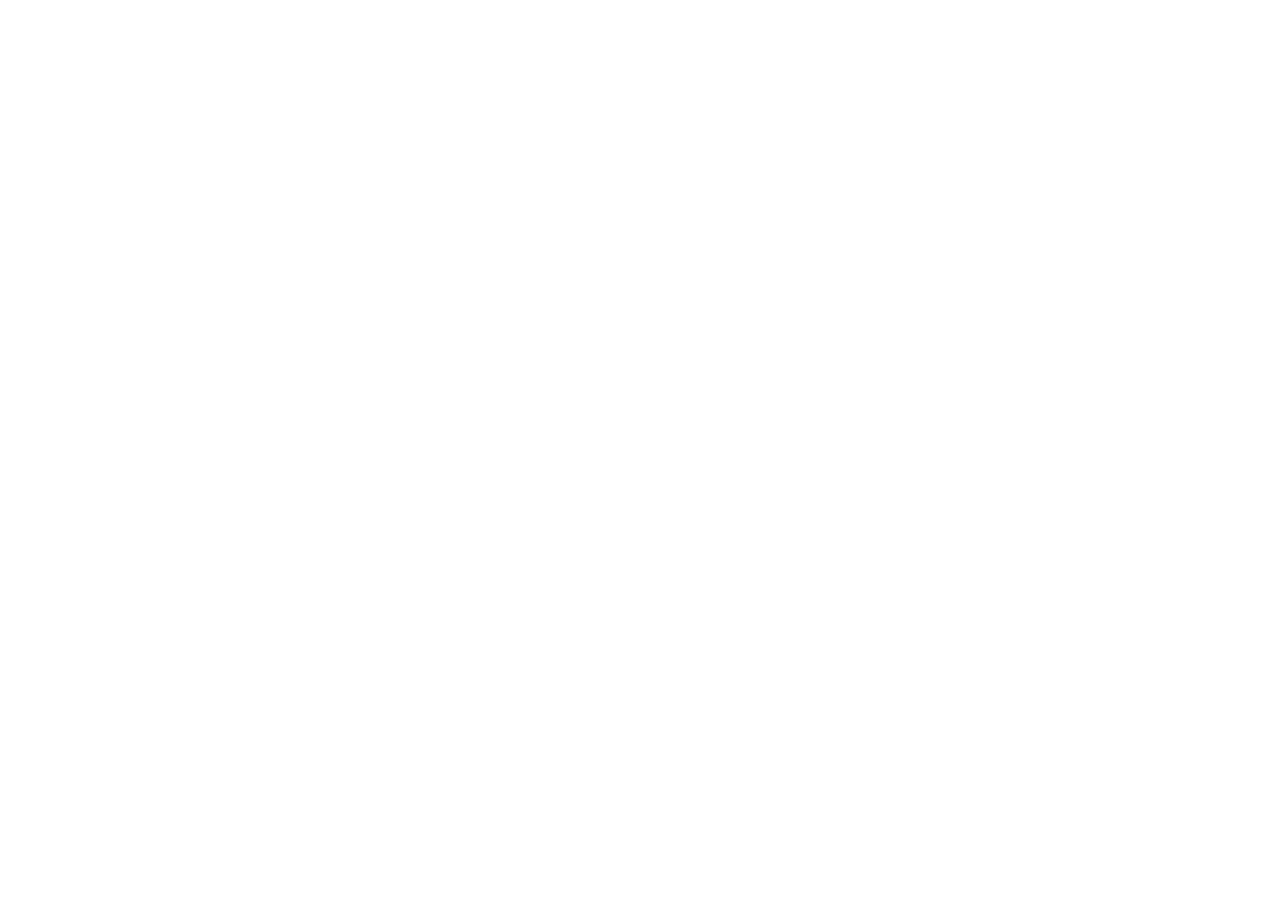
==== index.html @ b66571ce "最初のコミットA" ====
<!DOCTYPE html>
<html lang="ja">
<head>
    <meta charset="UTF-8">
    <meta http-equiv="X-UA-Compatible" content="IE=edge">
    <meta name="viewport" content="width=device-width, initial-scale=1.0">
    <title>Document</title>
</head>
<body>
    
</body>
</html>
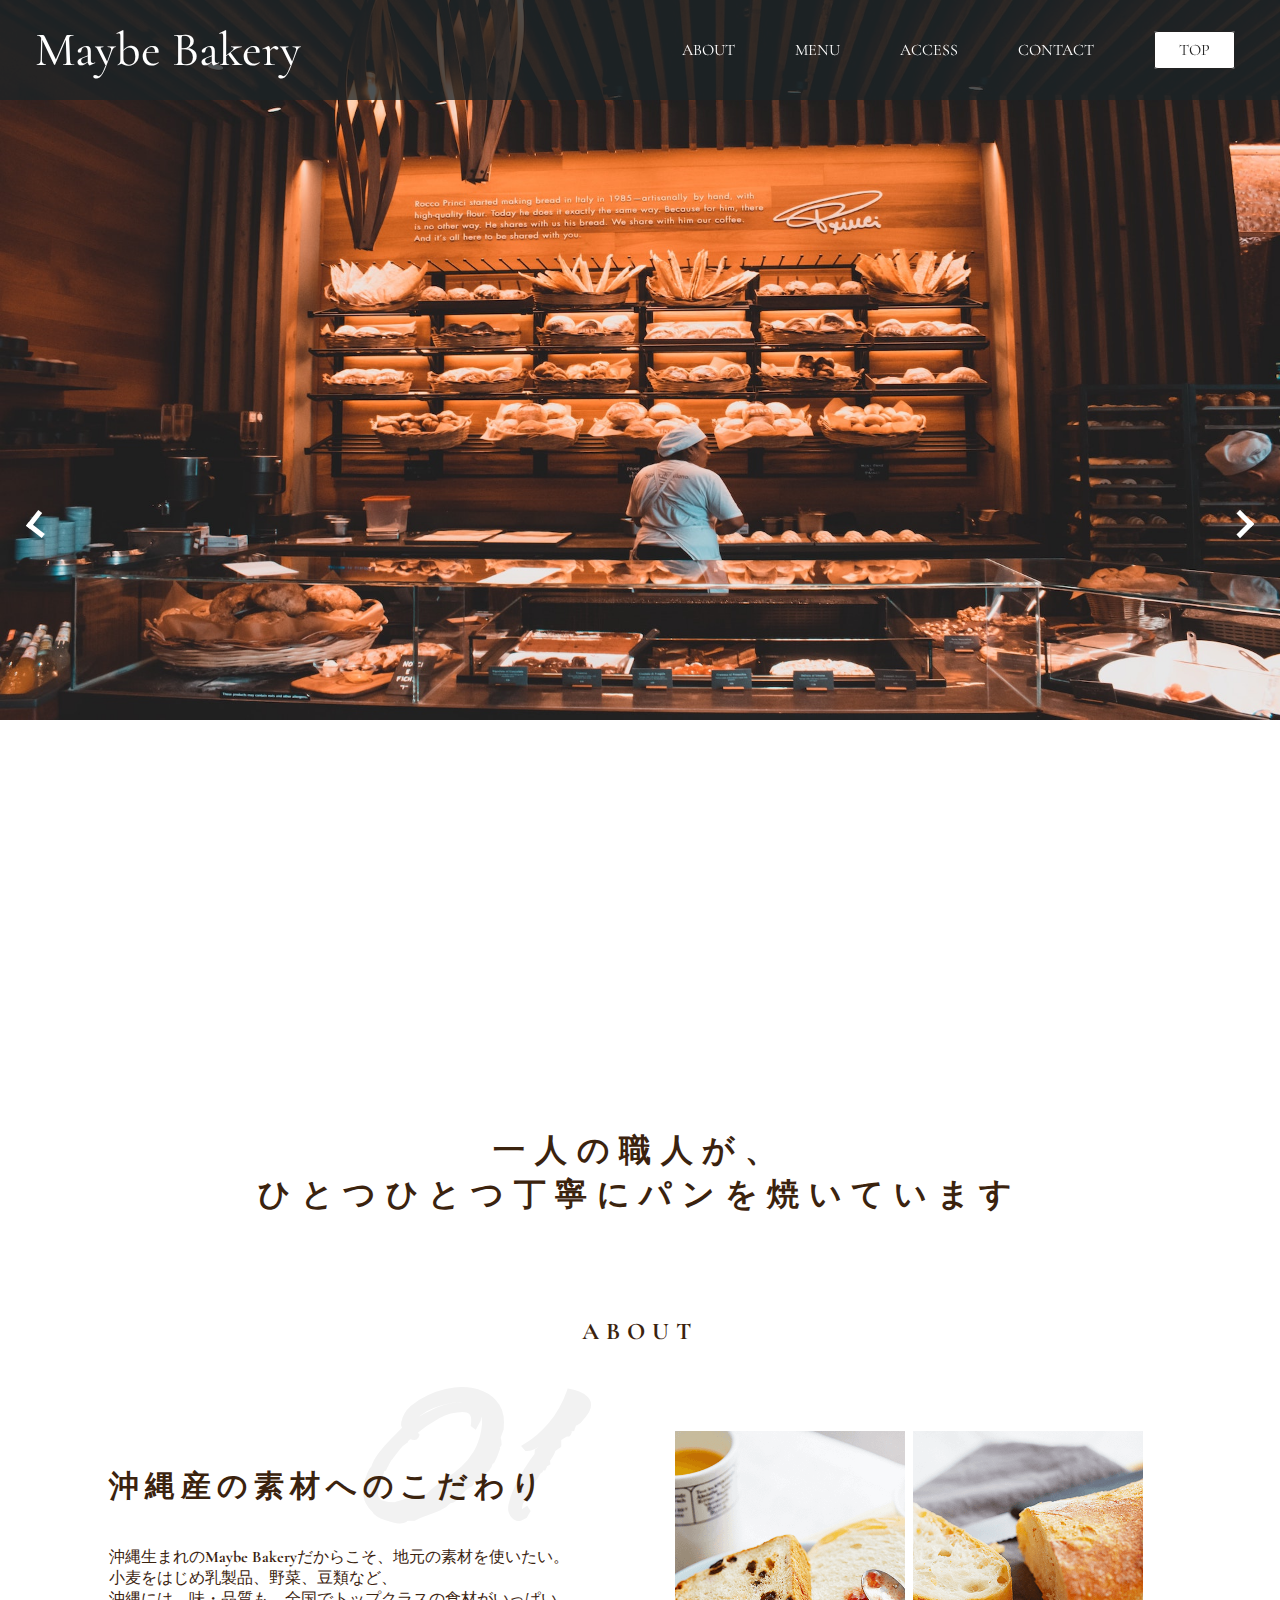
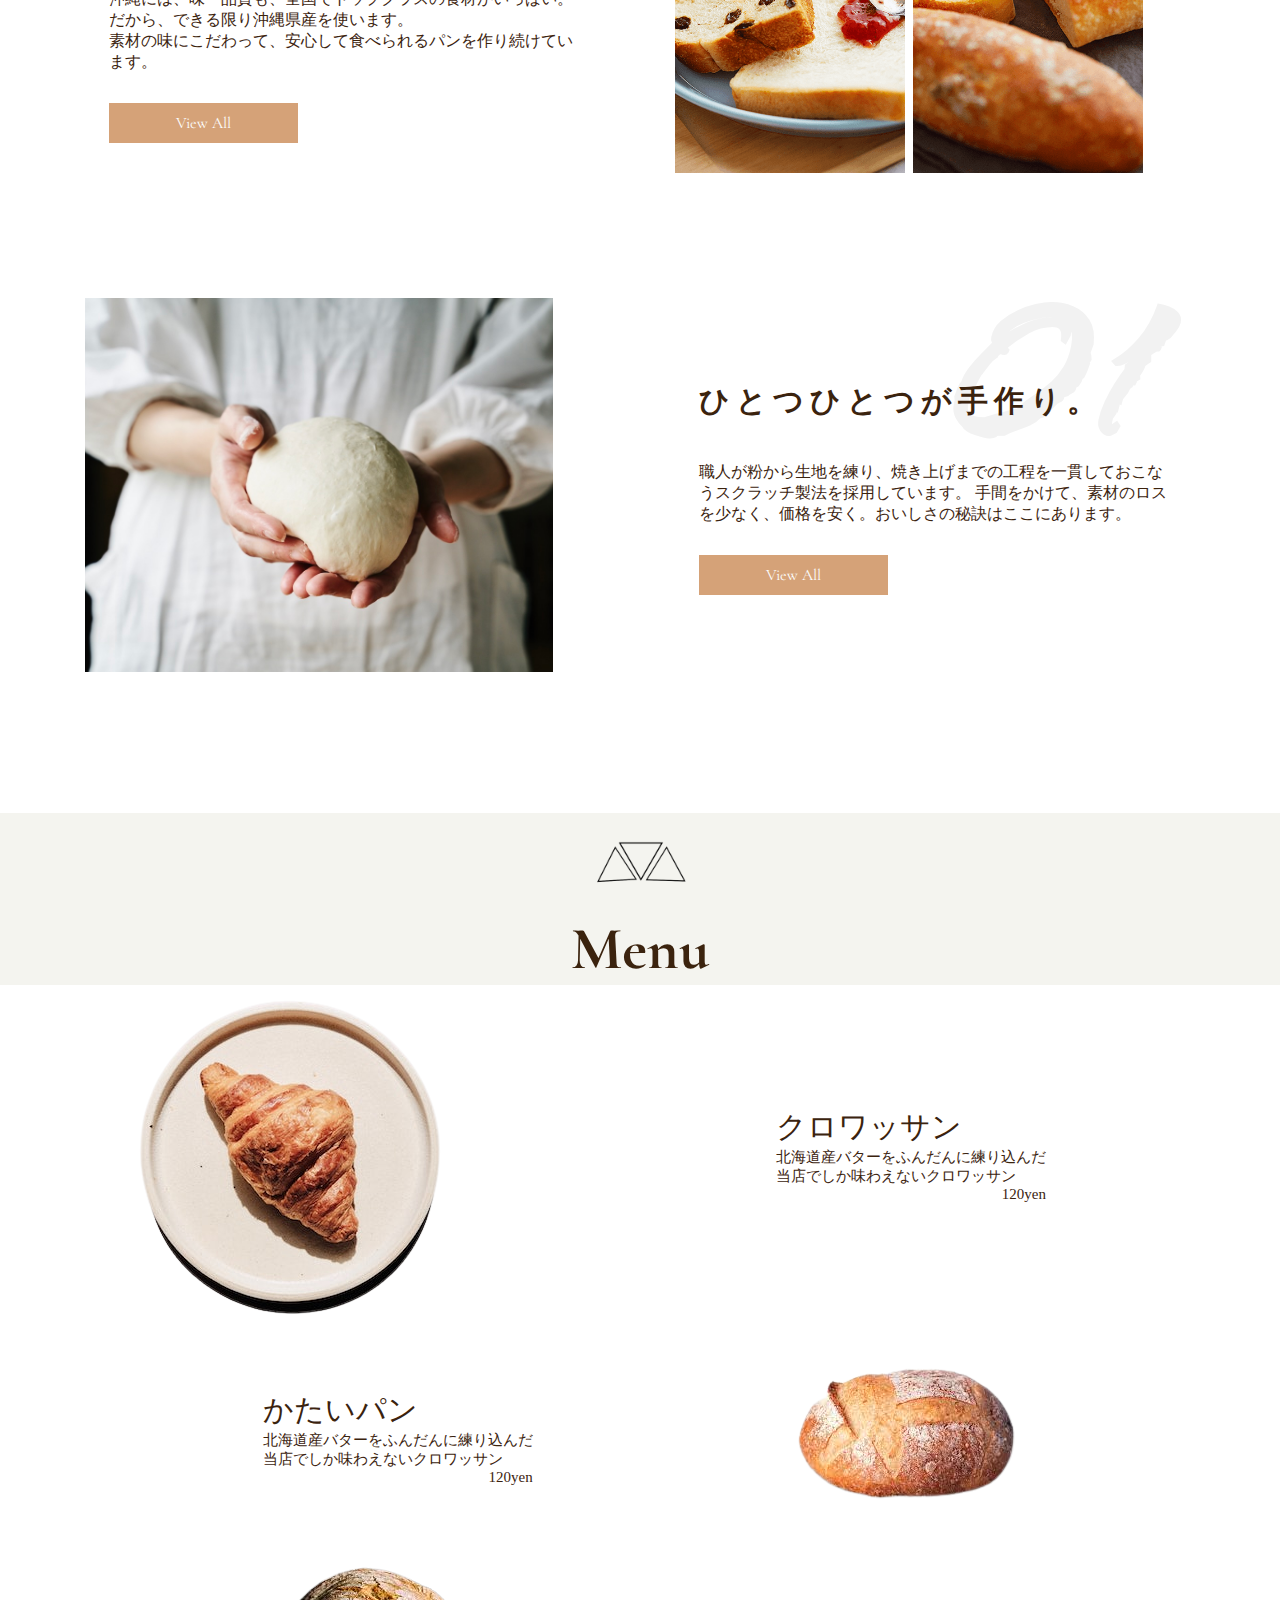
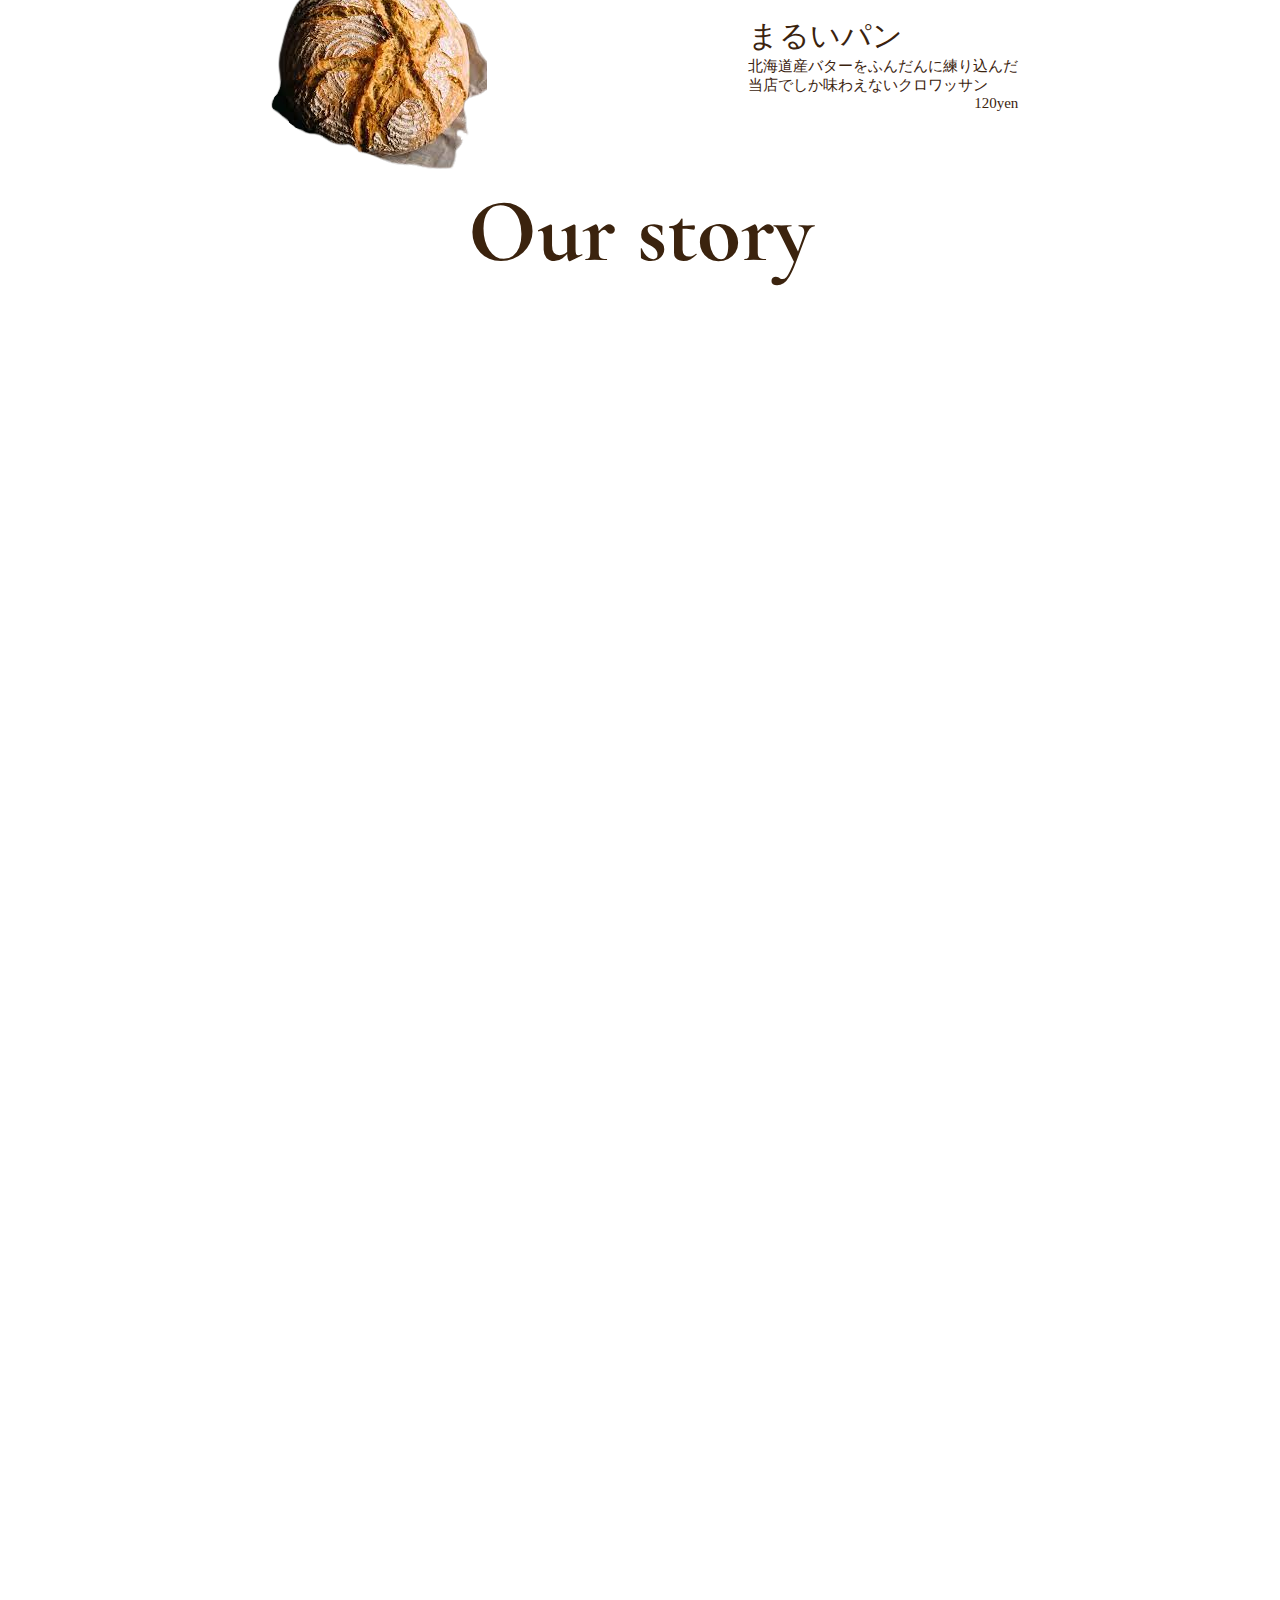
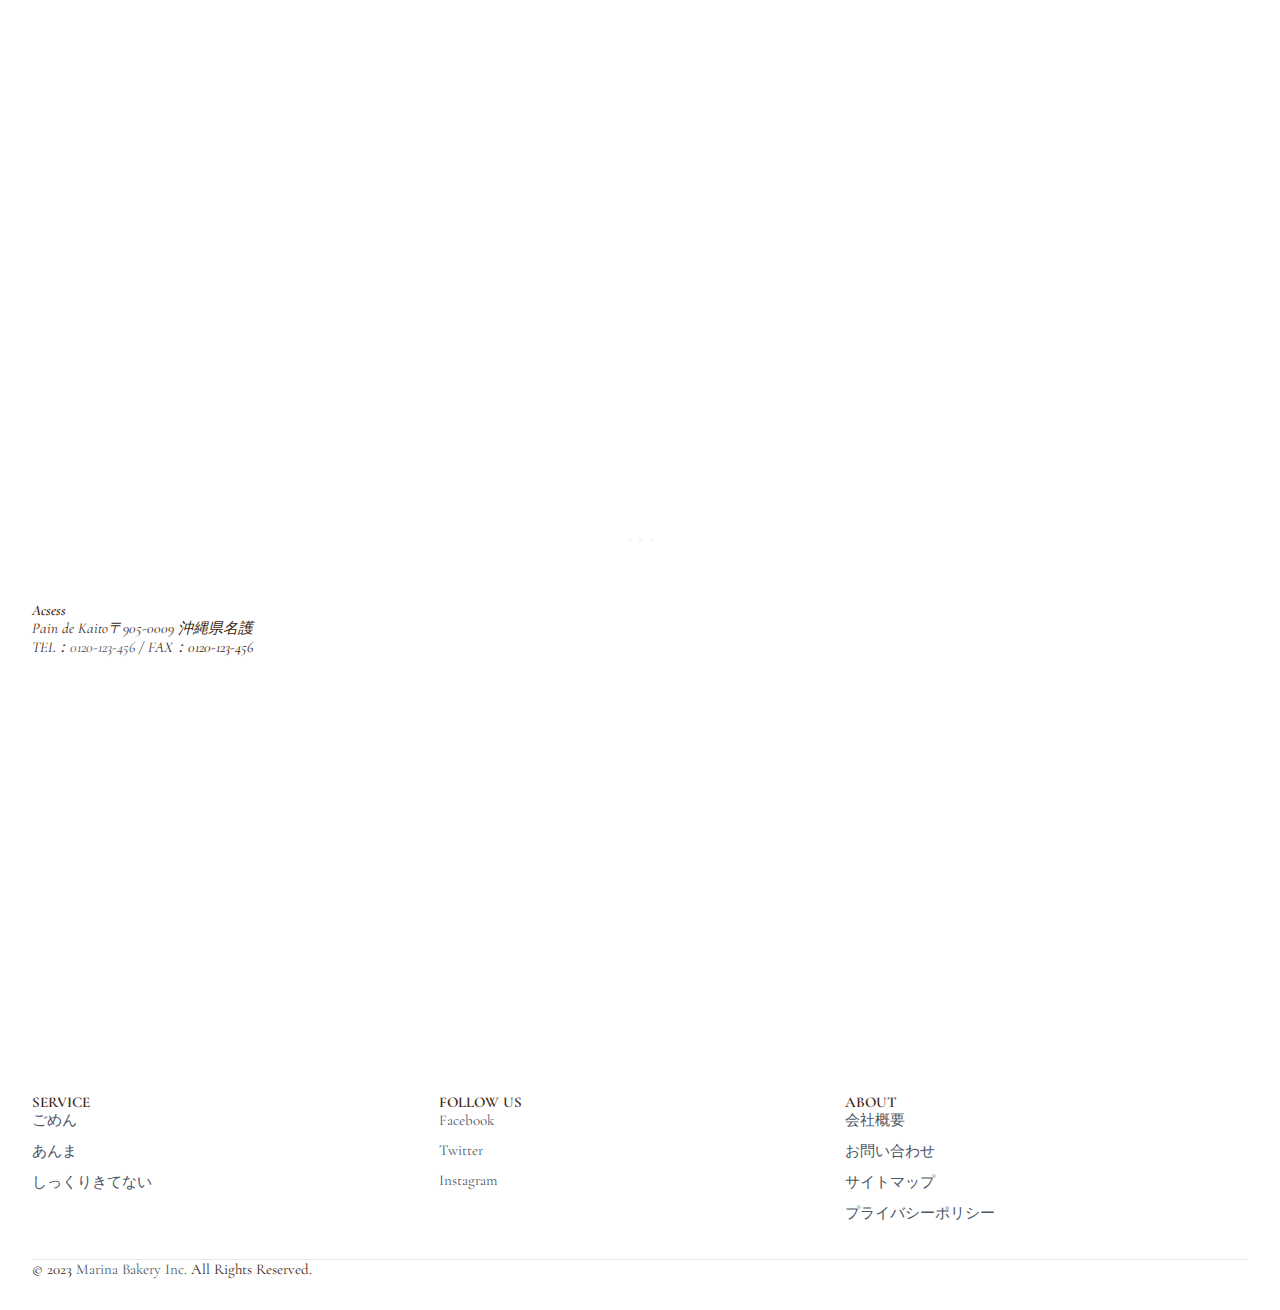
==== commit 74ddab62: "変更A" ====
--- a/index.html
+++ b/index.html
@@ -1,12 +1,266 @@
 <!DOCTYPE html>
 <html lang="ja">
+
 <head>
     <meta charset="UTF-8">
     <meta http-equiv="X-UA-Compatible" content="IE=edge">
     <meta name="viewport" content="width=device-width, initial-scale=1.0">
-    <title>Document</title>
+    <title>Maybe Bakery</title>
+    <!-- <link rel="stylesheet" href="./assets/slick/slick.css"> -->
+    <!-- <link rel="stylesheet" href="./assets/slick/slick-theme.css"> -->
+    <link rel="stylesheet" href="./assets/css/akari.css">
+    <link rel="preconnect" href="https://fonts.googleapis.com">
+    <link rel="preconnect" href="https://fonts.gstatic.com" crossorigin>
+    <link rel="preconnect" href="https://fonts.googleapis.com">
+    <link rel="preconnect" href="https://fonts.gstatic.com" crossorigin>
+    <link
+        href="https://fonts.googleapis.com/css2?family=Cormorant+Garamond&family=Noto+Sans+JP&family=Roboto+Condensed:wght@400;700&family=Water+Brush&display=swap"
+        rel="stylesheet">
+    <script src="https://kit.fontawesome.com/80bb3822f1.js" crossorigin="anonymous"></script>
 </head>
+
 <body>
-    
+    <!-- ヘッダー -->
+    <header id="header1">
+        <div class="header_inner">
+            <div class="logo">
+                <a href="#">Maybe Bakery</a>
+            </div>
+
+
+            <!-- ハンバーガーメニュー -->
+            <div id="hamburger">
+                <div class="icon">
+                    <span></span>
+                    <span></span>
+                    <span></span>
+                </div>
+            </div>
+            <!-- ハンバーガーメニュー -->
+
+
+
+            <!-- ハンバーガーメニュー スマホ版のリスト -->
+            <nav class="sm">
+                <ul class="menu1">
+                    <li><a href="#about">ABOUT</a></li>
+                    <li><a href="#">MENU</a></li>
+                    <li><a href="#">ACCESS</a></li>
+                    <li><a href="#">CONTACT</a></li>
+                    <li><a href="#">TOP</a></li>
+                </ul>
+            </nav>
+
+            <!-- ハンバーガーメニュー　PC用のリスト -->
+            <nav class="pc">
+                <ul class="menu2">
+                    <li><a href="#about">ABOUT</a></li>
+                    <li><a href="#">MENU</a></li>
+                    <li><a href="#">ACCESS</a></li>
+                    <li><a href="#">CONTACT</a></li>
+                    <li><a href="#" class="top_btn">TOP</a></li>
+                </ul>
+            </nav>
+            <!-- ハンバーガーメニュー　PC用のリスト -->
+        </div>
+    </header>
+
+    </div>
+
+
+    <!-- キービジュアル -->
+
+    <div class="kv_container">
+        <span class="left-arrow"></span>
+        <span class="right-arrow"></span>
+
+        <div class="slide-container">
+            <div class="slide"><img src="./pan/kv1 2.jpg" alt=""></div>
+            <div class="slide"><img src="./pan/kv2.jpg" alt=""></div>
+            <div class="slide"><img src="./pan/kv3.jpeg" alt=""></div>
+            <div class="slide"><img src="./pan/kv4.2.jpeg" alt=""></div>
+            <div class="slide"><img src="./pan/kv5.jpeg" alt=""></div>
+        </div>
+    </div>
+
+    <section id="about">
+
+
+        <h1>一人の職人が、<br>
+            ひとつひとつ丁寧にパンを焼いています</h1>
+        <h2>ABOUT</h2>
+
+        <div class="about_container">
+            <div class="aboutbox">
+                <h3>沖縄産の素材へのこだわり</h3>
+
+                <p>沖縄生まれの<strong>Maybe Bakery</strong>だからこそ、地元の素材を使いたい。<br>
+                    小麦をはじめ乳製品、野菜、豆類など、<br>
+                    沖縄には、味・品質も、全国でトップクラスの食材がいっぱい。<br>
+                    だから、できる限り沖縄県産を使います。<br>
+                    素材の味にこだわって、安心して食べられるパンを作り続けています。</p>
+                <a href="https://yahoo.co.jp/" class="btn">View All</a>
+            </div>
+
+            <div class="about_img">
+                <img src="./pan/top_img01.png" alt="">
+            </div>
+
+        </div>
+
+
+        <div class="about_container">
+            <div class="aboutbox">
+                <h3>ひとつひとつが手作り。</h3>
+                <p>職人が粉から生地を練り、焼き上げまでの工程を一貫しておこなうスクラッチ製法を採用しています。
+                    手間をかけて、素材のロスを少なく、価格を安く。おいしさの秘訣はここにあります。
+
+                </p>
+                <a href="https://yahoo.co.jp/" class="btn">View All</a>
+            </div>
+
+            <div class="about_img">
+                <img src="./pan/about2.jpeg" alt="">
+            </div>
+
+        </div>
+    </section>
+
+    <div class="sns">
+        <ul>
+            <li><a href="#"><i class="fa-brands fa-instagram size"></i></a></li>
+            <li><a href="#"><i class="fa-brands fa-twitter size"></i></a></li>
+            <li><a href="#"><i class="fa-brands fa-facebook size"></i></a></li>
+        </ul>
+    </div>
+
+
+        <section class="header">
+        <div id="cover">
+            <img src="./pan/logo.png" alt="" class="main-title">
+            <h1 class="menu">Menu</h1>
+        </div>
+    </section>
+
+
+    <section class="block">
+        <div class="croissant">
+            <figure class="box-1">
+                <img src="./pan/jocelyn-morales-qqIj5pV48-s-unsplash-removebg-preview.png" alt="">
+                <figcaption>クロワッサン
+                    <p class="caption">北海道産バターをふんだんに練り込んだ<br>当店でしか味わえないクロワッサン</p>
+                    <p class="plaice">120yen</p>
+                </figcaption>
+            </figure>
+        </div>
+    </section>
+    <section class="block">
+        <div class="kataipan">
+            <figure class="box-2">
+                <img src="./pan/pan-removebg-preview.png" alt="">
+                <figcaption>かたいパン
+                    <p class="caption">北海道産バターをふんだんに練り込んだ<br>当店でしか味わえないクロワッサン</p>
+                    <p class="plaice">120yen</p>
+            </figure>
+        </div>
+    </section>
+    <section class="block">
+        <div class="maruipan">
+            <figure class="box-3">
+                <img src="./pan/pan3-removebg-preview.png" alt="">
+                <figcaption>まるいパン
+                    <p class="caption">北海道産バターをふんだんに練り込んだ<br>当店でしか味わえないクロワッサン</p>
+                    <p class="plaice">120yen</p>
+                </figcaption>
+
+            </figure>
+        </div>
+    </section>
+    <section class="single">
+        <h2 class="Menu">Our story</h2>
+
+        <div class="single-item u-fade-type-up js-scroll-trigger">
+            <img src="./pan/ojisan.jpg" alt="">
+            <P class="box-caption">Lorem ipsum dolor sit amet consectetur adipisicing elit.
+                <br> Quam consequuntur mollitia rerum commodi voluptatem assumenda temporibus voluptatibus architecto
+                <br>voluptatum sapiente deserunt suscipit ex cum, dolorum, numquam sit, molestias iste amet?
+            </P>
+            <img src="./pan/display.jpg" alt="">
+            <P class="box-caption">Lorem ipsum dolor sit amet consectetur adipisicing elit.
+                <br> Quam consequuntur mollitia rerum commodi voluptatem assumenda temporibus voluptatibus architecto
+                <br>voluptatum sapiente deserunt suscipit ex cum, dolorum, numquam sit, molestias iste amet?
+            </P>
+            <img src="./pan/konekone.jpg" alt="">
+            <P class="box-caption">Lorem ipsum dolor sit amet consectetur adipisicing elit.
+                <br> Quam consequuntur mollitia rerum commodi voluptatem assumenda temporibus voluptatibus architecto
+                <br>voluptatum sapiente deserunt suscipit ex cum, dolorum, numquam sit, molestias iste amet?
+            </P>
+        </div>
+
+        ...
+        </div>
+    </section>
+
+    <script src="https://code.jquery.com/jquery-3.6.3.min.js"
+        integrity="sha256-pvPw+upLPUjgMXY0G+8O0xUf+/Im1MZjXxxgOcBQBXU=" crossorigin="anonymous"></script>
+    <script src="./menu.js"></script>
 </body>
+<footer class="footer">
+    <div class="lg-flex md-justify-between">
+        <div>
+            
+            <address class="footer__address">
+                <p class="footer__navi-heading">Acsess</p>
+
+                Pain de Kaito〒905-0009 沖縄県名護<br />
+                TEL：<a href="tel:">0120-123-456</a> / FAX：0120-123-456<br />
+                <iframe
+                    src="https://www.google.com/maps/embed?pb=!1m23!1m12!1m3!1d114158.25009527015!2d127.8932439880913!3d26.602169259433644!2m3!1f0!2f0!3f0!3m2!1i1024!2i768!4f13.1!4m8!3e6!4m0!4m5!1s0x34e4ff4203c6b355%3A0x7f7f4eee902e9836!2z44CSOTA1LTAwMDkg5rKW57iE55yM5ZCN6K235biC5a6H6IyC5L2Q44Gu5qOu77yU5LiB55uu77yS4oiS77yR77yR!3m2!1d26.6021723!2d127.96324969999999!5e0!3m2!1sja!2sjp!4v1676277997261!5m2!1sja!2sjp"
+                    width="600" height="450" style="border:0;" allowfullscreen="" loading="lazy"
+                    referrerpolicy="no-referrer-when-downgrade"></iframe>
+            </address>
+        </div>
+        <section class="info">
+            <div class="grid">
+                <div>
+                    <p class="footer__navi-heading">SERVICE</p>
+                    <ul class="footer__navi">
+                        <li><a href="#">ごめん</a></li>
+                        <li><a href="#">あんま</a></li>
+                        <li><a href="#">しっくりきてない</a></li>
+
+                    </ul>
+                </div>
+                <div>
+                    <p class="footer__navi-heading">FOLLOW US</p>
+                    <ul class="footer__navi">
+                        <li><a href="#">Facebook</a></li>
+                        <li><a href="#">Twitter</a></li>
+                        <li><a href="#">Instagram</a></li>
+                    </ul>
+                </div>
+                <div>
+                    <p class="footer__navi-heading">ABOUT</p>
+                    <ul class="footer__navi">
+                        <li><a href="#">会社概要</a></li>
+                        <li><a href="#">お問い合わせ</a></li>
+                        <li><a href="#">サイトマップ</a></li>
+                        <li><a href="#">プライバシーポリシー</a></li>
+                    </ul>
+                </div>
+            </div>
+    </div>
+    <hr />
+    </section>
+    <p class="copyright">© 2023 <a href="https://jajaaan.co.jp/">Marina Bakery Inc.</a> All Rights Reserved.
+    </p>
+</footer>
+
+
+    <script src="https://code.jquery.com/jquery-3.6.3.min.js"
+        integrity="sha256-pvPw+upLPUjgMXY0G+8O0xUf+/Im1MZjXxxgOcBQBXU=" crossorigin="anonymous"></script>
+    <!-- <script src="./assets/slick/slick.min.js"></script> -->
+    <script src="./akari.js"></script>
+</body>
+
 </html>--- a/assets/css/akari.css
+++ b/assets/css/akari.css
@@ -0,0 +1,451 @@
+@charset "UTF-8";
+@import url("https://fonts.googleapis.com/css2?family=Babylonica&family=Lobster&display=swap");
+* {
+  margin: 0;
+  padding: 0;
+  box-sizing: border-box;
+  color: #3B230E;
+  font-family: "Cormorant Garamond", serif;
+}
+
+.kv_container {
+  width: 100%;
+  overflow-x: hidden;
+  position: relative;
+  color: white;
+}
+
+.slide-container {
+  display: flex;
+  width: 100%;
+  height: auto;
+  transition: all 1s ease;
+}
+
+.left-arrow {
+  content: "";
+  width: 20px;
+  height: 20px;
+  border-bottom: solid 5px #fff;
+  border-right: solid 5px #fff;
+  position: absolute;
+  z-index: 1;
+  top: 50%;
+  left: 30px;
+  transform: rotate(128deg);
+}
+
+.right-arrow {
+  content: "";
+  width: 20px;
+  height: 20px;
+  border-bottom: solid 5px #fff;
+  border-right: solid 5px #fff;
+  position: absolute;
+  top: 50%;
+  right: 30px;
+  transform: rotate(-45deg);
+  z-index: 1;
+}
+
+.left-arrow,
+.right-arrow {
+  cursor: pointer;
+}
+
+.slide-container div img {
+  width: 100vw;
+  height: auto;
+}
+
+#header1 {
+  height: 100px;
+  width: 100%;
+  padding: 0px 15px;
+  background-color: rgba(27, 36, 38, 0.76);
+  position: fixed;
+  top: 0;
+  z-index: 10;
+}
+#header1 .header_inner {
+  display: flex;
+  align-items: center;
+  height: 100px;
+  width: 100%;
+}
+#header1 .logo {
+  color: #ffffff;
+  text-decoration: none;
+  display: block;
+  line-height: 60px;
+  padding: 0 20px;
+}
+#header1 .logo a {
+  text-decoration: none;
+  color: white;
+}
+#header1 .pc {
+  margin: 0 0 0 auto;
+}
+#header1 .pc .menu2 .top_btn {
+  border-radius: 5%;
+  color: #222;
+  border: 1px solid #222;
+  padding: 0.5em 1.5em;
+  background-color: #fff;
+}
+#header1 .sm {
+  display: none;
+}
+
+#header1.change-color {
+  background-color: rgba(183, 97, 25, 0.59);
+  transition: all 0.8s;
+}
+
+.logo {
+  cursor: pointer;
+  font-size: 3rem;
+  font-weight: 450;
+  color: white;
+  padding-left: 50px;
+}
+
+.menu2 {
+  display: flex;
+  justify-content: space-between;
+}
+
+nav ul li {
+  display: inline-block;
+  list-style: none;
+  margin: 20px 30px;
+}
+nav ul li a {
+  text-decoration: none;
+  color: white;
+}
+
+nav.sticky {
+  position: fixed;
+  left: 0;
+  top: 0;
+  color: black;
+  background-color: rgba(148, 99, 41, 0.62);
+  display: flex;
+  align-items: center;
+  transition: 0.6s;
+}
+nav.sticky ul {
+  background-color: transparent;
+}
+
+#about {
+  margin: 100px 50px;
+}
+#about h1 {
+  text-align: center;
+  margin-bottom: 100px;
+  letter-spacing: 0.3em;
+}
+#about h2 {
+  text-align: center;
+  letter-spacing: 0.3em;
+}
+#about .about_container {
+  display: flex;
+  align-items: center;
+  margin-top: 50px;
+}
+#about .about_container:nth-of-type(2) {
+  flex-direction: row-reverse;
+}
+#about .about_container .aboutbox {
+  width: 40%;
+  margin: auto 5%;
+}
+#about .about_container .aboutbox h3 {
+  margin-bottom: 40px;
+  font-size: 30px;
+  letter-spacing: 0.2em;
+  position: relative;
+}
+#about .about_container .aboutbox h3:after {
+  content: "01";
+  font-family: "Water Brush", cursive;
+  font-size: 15vw;
+  color: #f2f2f2;
+  position: absolute;
+  top: -17vh;
+  right: 0;
+  z-index: -1;
+}
+#about .about_container .aboutbox .btn {
+  display: inline-block;
+  background-color: rgba(183, 97, 25, 0.59);
+  width: 40%;
+  height: 40px;
+  text-decoration: none;
+  color: #FCFCFA;
+  text-align: center;
+  line-height: 40px;
+  margin-top: 30px;
+}
+#about .about_container .aboutbox .btn:hover {
+  background-color: #FCFCFA;
+  border: 1px solid rgba(183, 97, 25, 0.59);
+  color: #3B230E;
+}
+
+.about_img {
+  width: 50%;
+  padding: 3%;
+}
+.about_img img {
+  width: 90%;
+}
+
+.sns {
+  position: fixed;
+  bottom: 60px;
+  left: 100px;
+}
+.sns .size {
+  font-size: 25px;
+}
+.sns ul {
+  display: flex;
+  list-style: none;
+}
+.sns li {
+  padding-right: 20px;
+  transition: all 0.5s ease;
+}
+.sns li:last-child {
+  content: "< Follw us!";
+}
+.sns li:hover {
+  transform: translateY(-5px);
+}
+.sns a {
+  text-decoration: none;
+}
+
+@media (max-width: 900px) {
+  #hamburger {
+    background-color: transparent;
+    position: relative;
+    cursor: pointer;
+    margin: 0 0 0 auto;
+    height: 60px;
+    width: 60px;
+  }
+  .pc {
+    display: none;
+  }
+  .icon span {
+    position: absolute;
+    left: 15px;
+    width: 30px;
+    height: 2px;
+    background-color: white;
+    border-radius: 5px;
+    transition: ease 0.75s;
+  }
+  .icon span:nth-of-type(1) {
+    top: 16px;
+  }
+  .icon span:nth-of-type(2) {
+    top: 28px;
+  }
+  .icon span:nth-of-type(3) {
+    bottom: 16px;
+  }
+  .close span:nth-of-type(1) {
+    transform: rotate(45deg);
+    top: 28px;
+  }
+  .close span:nth-of-type(2) {
+    opacity: 0;
+  }
+  .close span:nth-of-type(3) {
+    transform: rotate(-45deg);
+    top: 28px;
+  }
+  .sm {
+    top: 100px;
+    left: 0px;
+    position: absolute;
+    z-index: 10;
+    width: 100%;
+    color: white;
+    text-align: center;
+    background-color: rgba(183, 97, 25, 0.59);
+  }
+  .sm li {
+    padding-top: 10px;
+  }
+  .sm li:last-child {
+    padding-bottom: 17px;
+  }
+  ul {
+    flex-direction: column;
+  }
+}
+body {
+  margin: 0;
+  padding: 0;
+}
+
+.menu,
+.main-title {
+  margin: auto;
+  width: 100px;
+  display: flex;
+  justify-content: center;
+  font-size: 60px;
+}
+
+#cover {
+  font-family: "Babylonica", cursive;
+  height: 20%;
+  background-color: rgba(235, 235, 225, 0.54);
+}
+
+#cover.invert {
+  background-color: rgba(177, 153, 117, 0.4705882353);
+}
+
+figcaption .caption {
+  font-family: "Sawarabi Mincho";
+  font-size: 15px;
+}
+figcaption .plaice {
+  font-family: "Sawarabi Mincho";
+  font-size: 15px;
+  text-align: end;
+}
+
+.box-1 {
+  display: flex;
+  justify-content: space-evenly;
+  align-items: center;
+  font-size: 30px;
+  font-family: "Kokoro";
+  color: aliceblue;
+  margin-left: -15%;
+}
+
+.box-2 {
+  display: flex;
+  justify-content: space-evenly;
+  align-items: center;
+  font-size: 30px;
+  font-family: "Kokoro";
+  color: aliceblue;
+  flex-direction: row-reverse;
+}
+
+.box-3 {
+  display: flex;
+  justify-content: space-evenly;
+  align-items: center;
+  font-size: 30px;
+  font-family: "Kokoro";
+  color: aliceblue;
+}
+
+.single {
+  font-family: "Babylonica", cursive;
+  text-align: center;
+  font-size: 60px;
+  color: aliceblue;
+}
+.single .box-caption {
+  font-family: "Sawarabi Mincho";
+  font-size: 15px;
+  color: aliceblue;
+}
+
+/* レイアウトや見た目のスタイル */
+/* ---------------------------- */
+/* アニメーションスタイル */
+/* ---------------------------- */
+/* アニメーション前 */
+.u-fade-type-up {
+  transform: translateY(50px);
+  opacity: 0;
+}
+
+/* トリガー発火でis-activeを付与 */
+.u-fade-type-up.is-active {
+  transition: 7s;
+  transform: translateY(0);
+  opacity: 1;
+  text-align: center;
+}
+
+iframe {
+  width: 400px;
+  height: 400px;
+}
+
+ul {
+  padding: 0;
+  list-style: none;
+}
+
+a {
+  color: #4b5564;
+  text-decoration: none;
+}
+
+a:hover {
+  color: #000;
+}
+
+hr {
+  height: 1px;
+  border: 0;
+  border-top: 1px solid #e5e7eb;
+}
+
+.grid {
+  display: grid;
+  grid-template-columns: repeat(2, minmax(0, 1fr));
+  gap: 0.25rem;
+  margin-bottom: 1.5rem;
+}
+
+.footer {
+  padding: 2rem;
+  font-size: 15px;
+  color: #000000;
+  background: #fff;
+}
+.footer .footer__navi-heading {
+  font-weight: 600;
+}
+.footer .footer__logo {
+  display: inline-block;
+  margin-bottom: 1.5rem;
+}
+.footer .footer__navi li {
+  margin-bottom: 0.75rem;
+}
+.footer .footer__address {
+  margin-bottom: 2rem;
+}
+.footer .footer__address a {
+  text-decoration: underline;
+}
+.footer .md-justify-between {
+  justify-content: space-between;
+}
+.footer .grid {
+  grid-template-columns: repeat(3, minmax(0, 1fr));
+}
+.footer .footer__address a {
+  text-decoration: none;
+  pointer-events: none;
+}/*# sourceMappingURL=akari.css.map */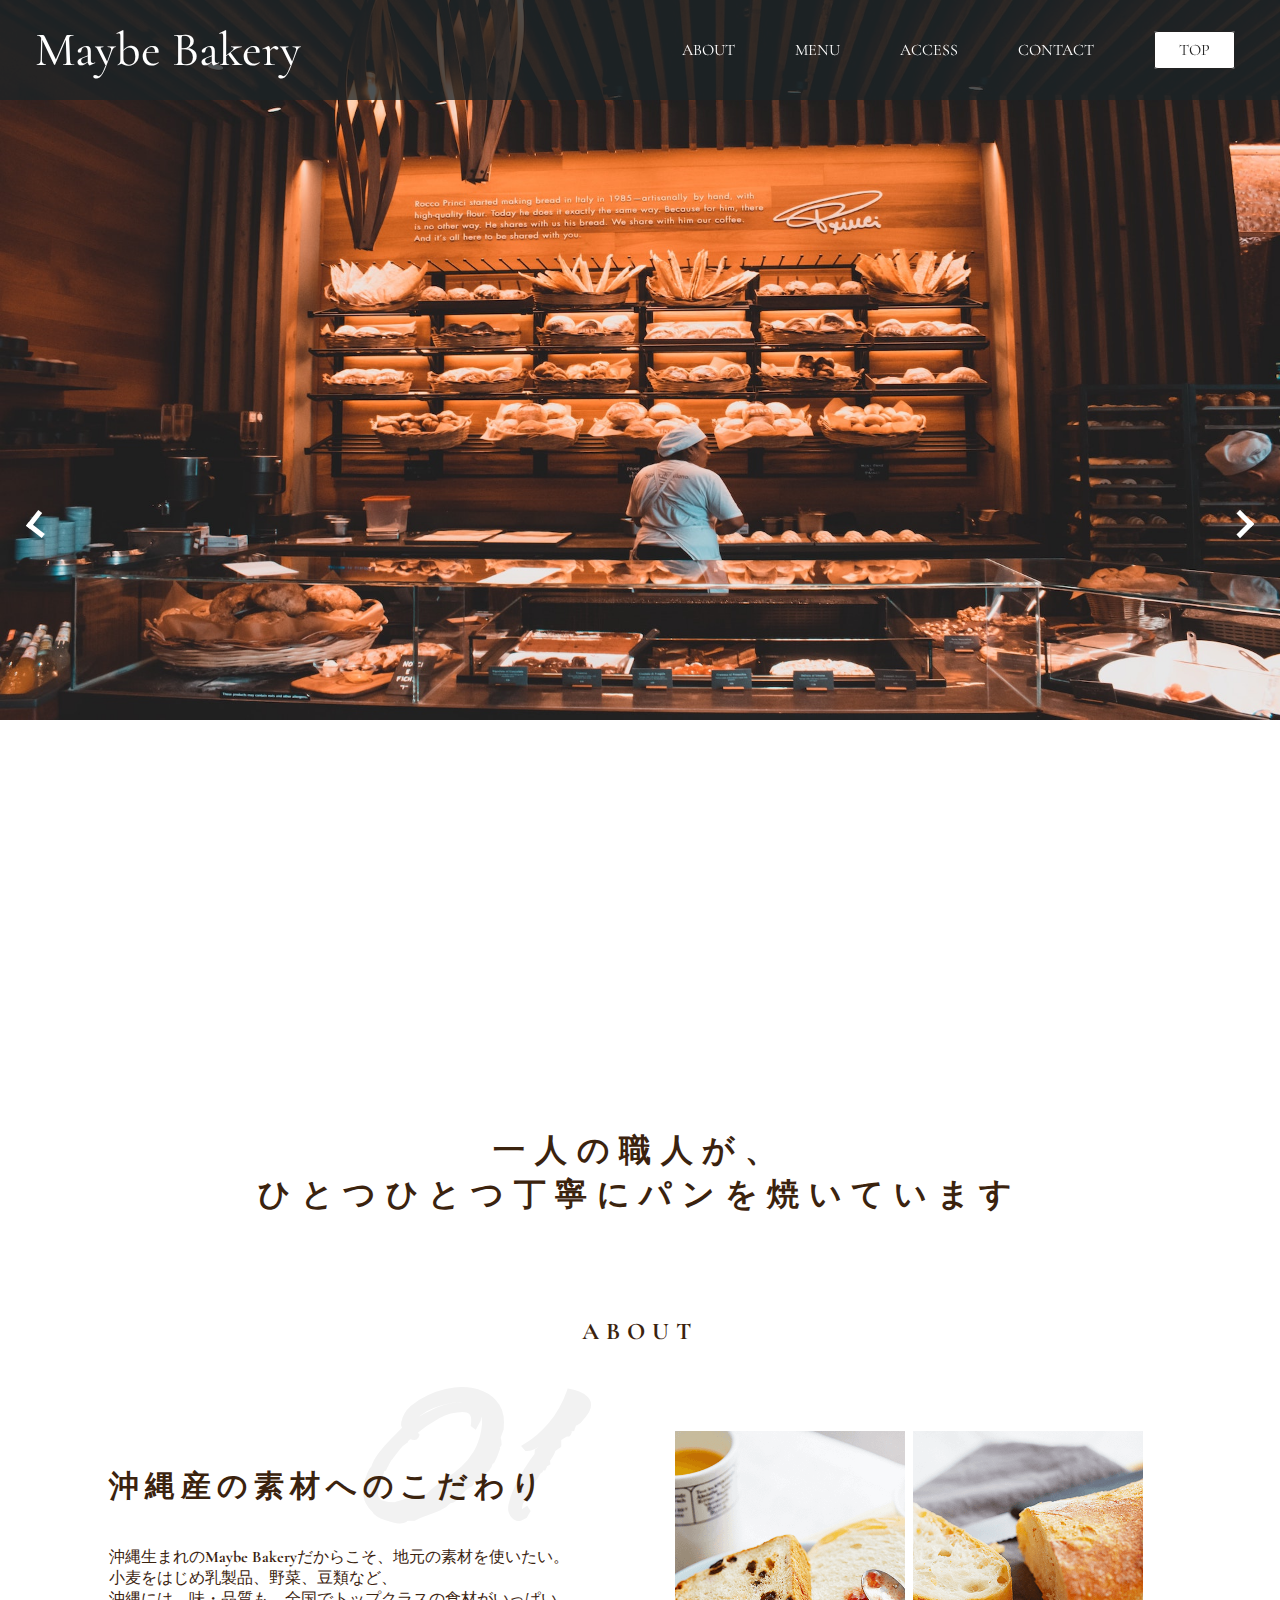
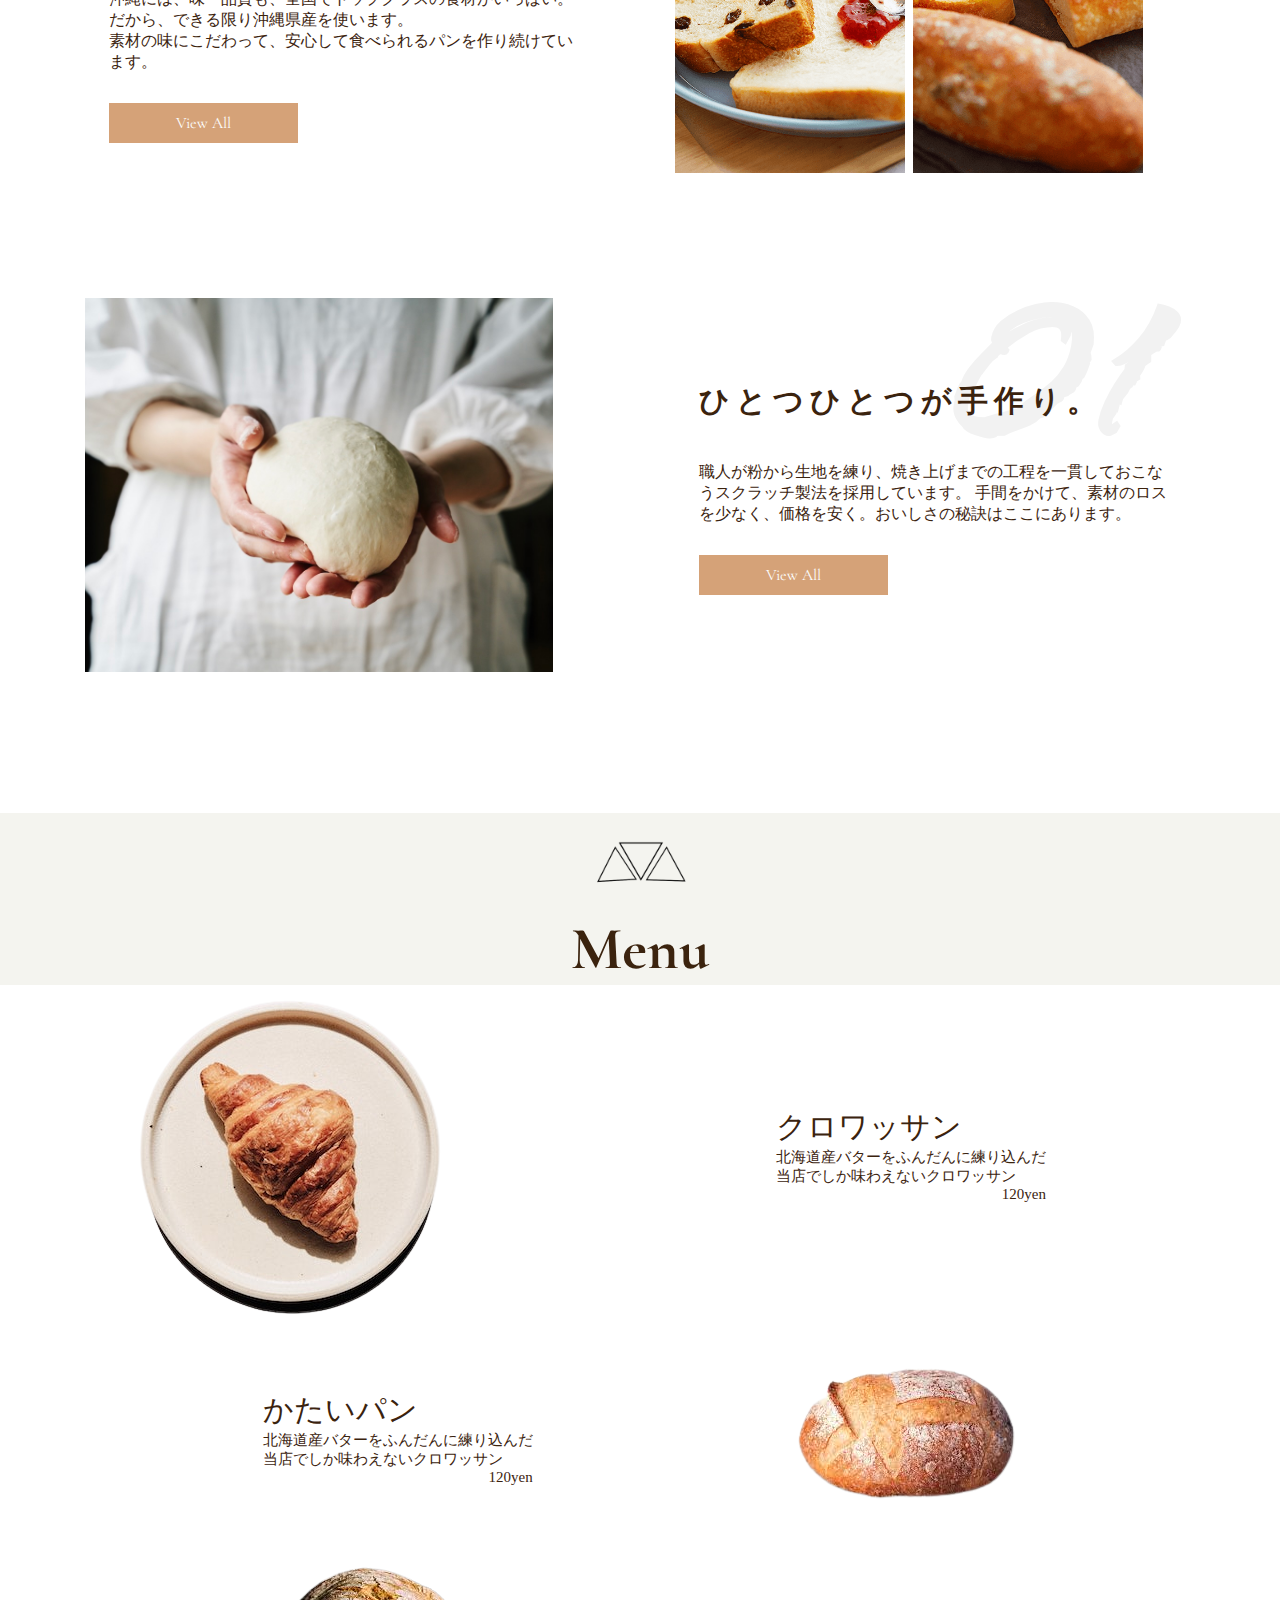
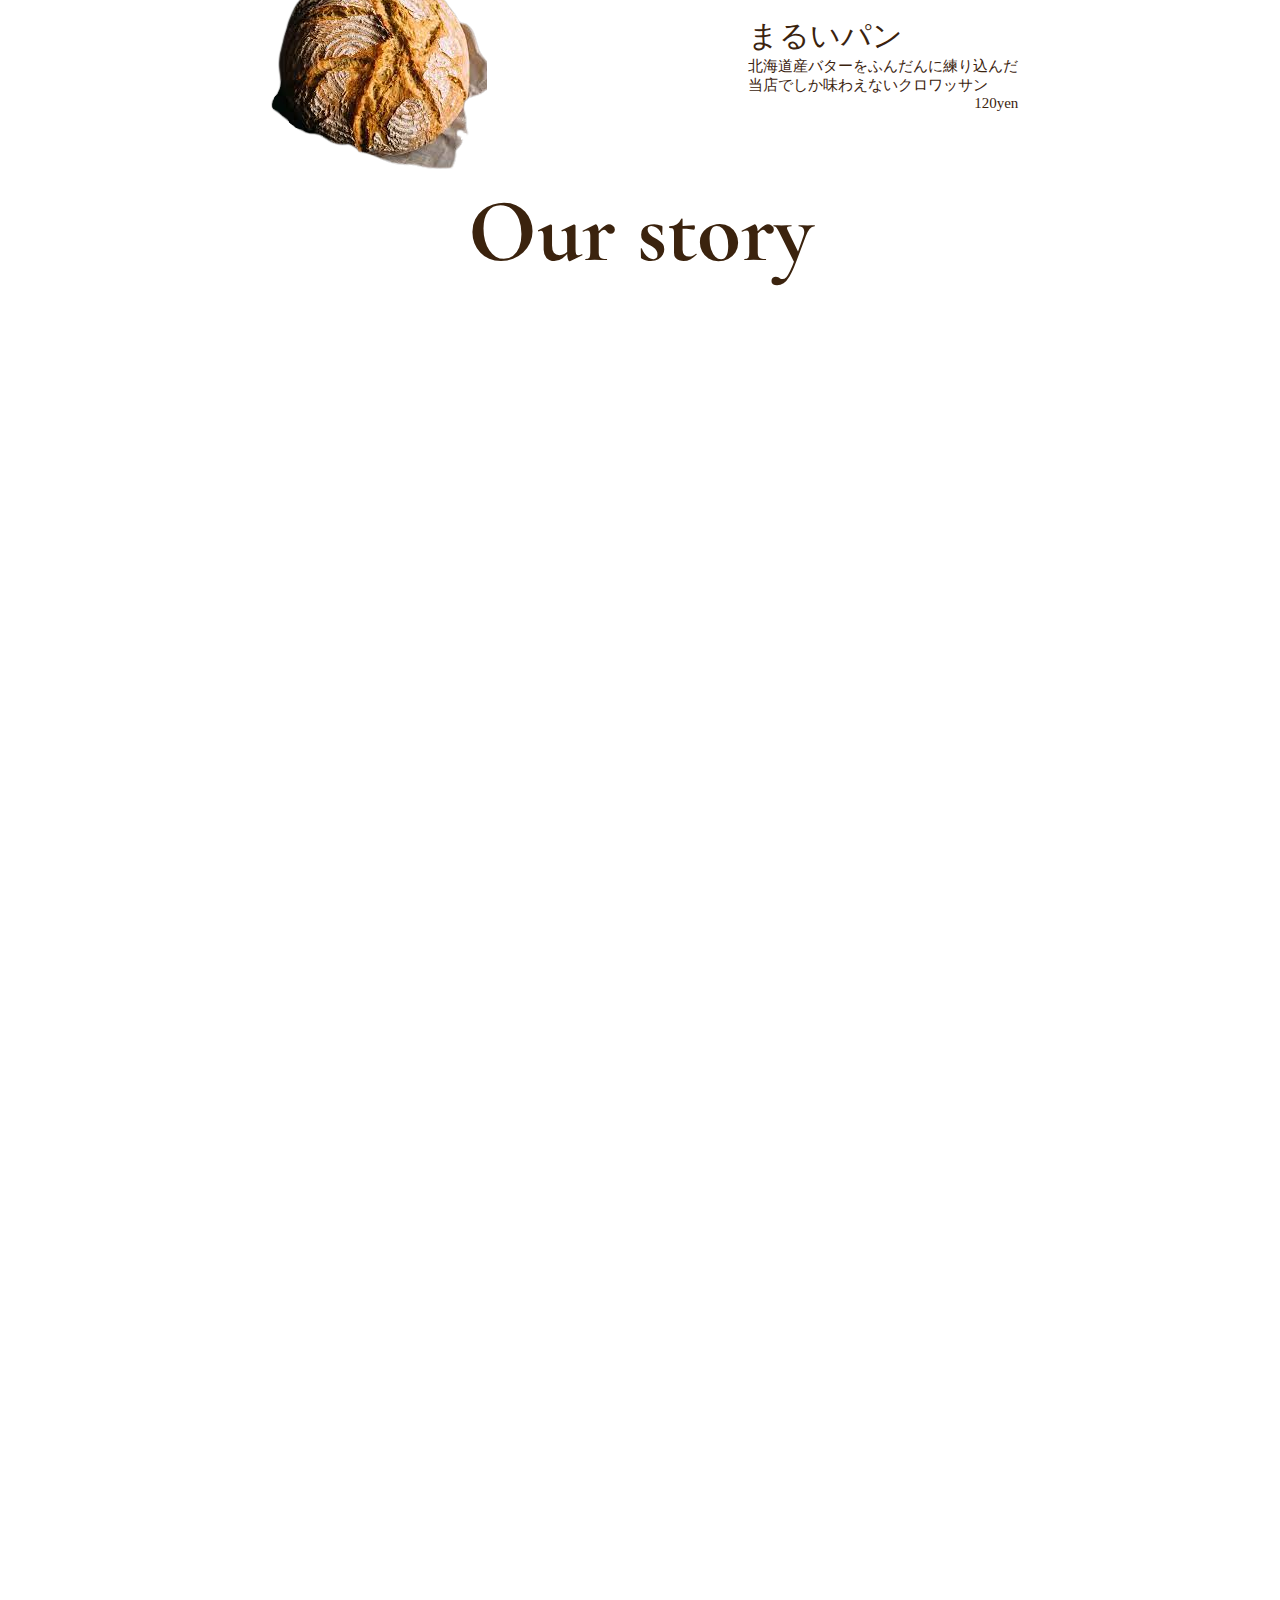
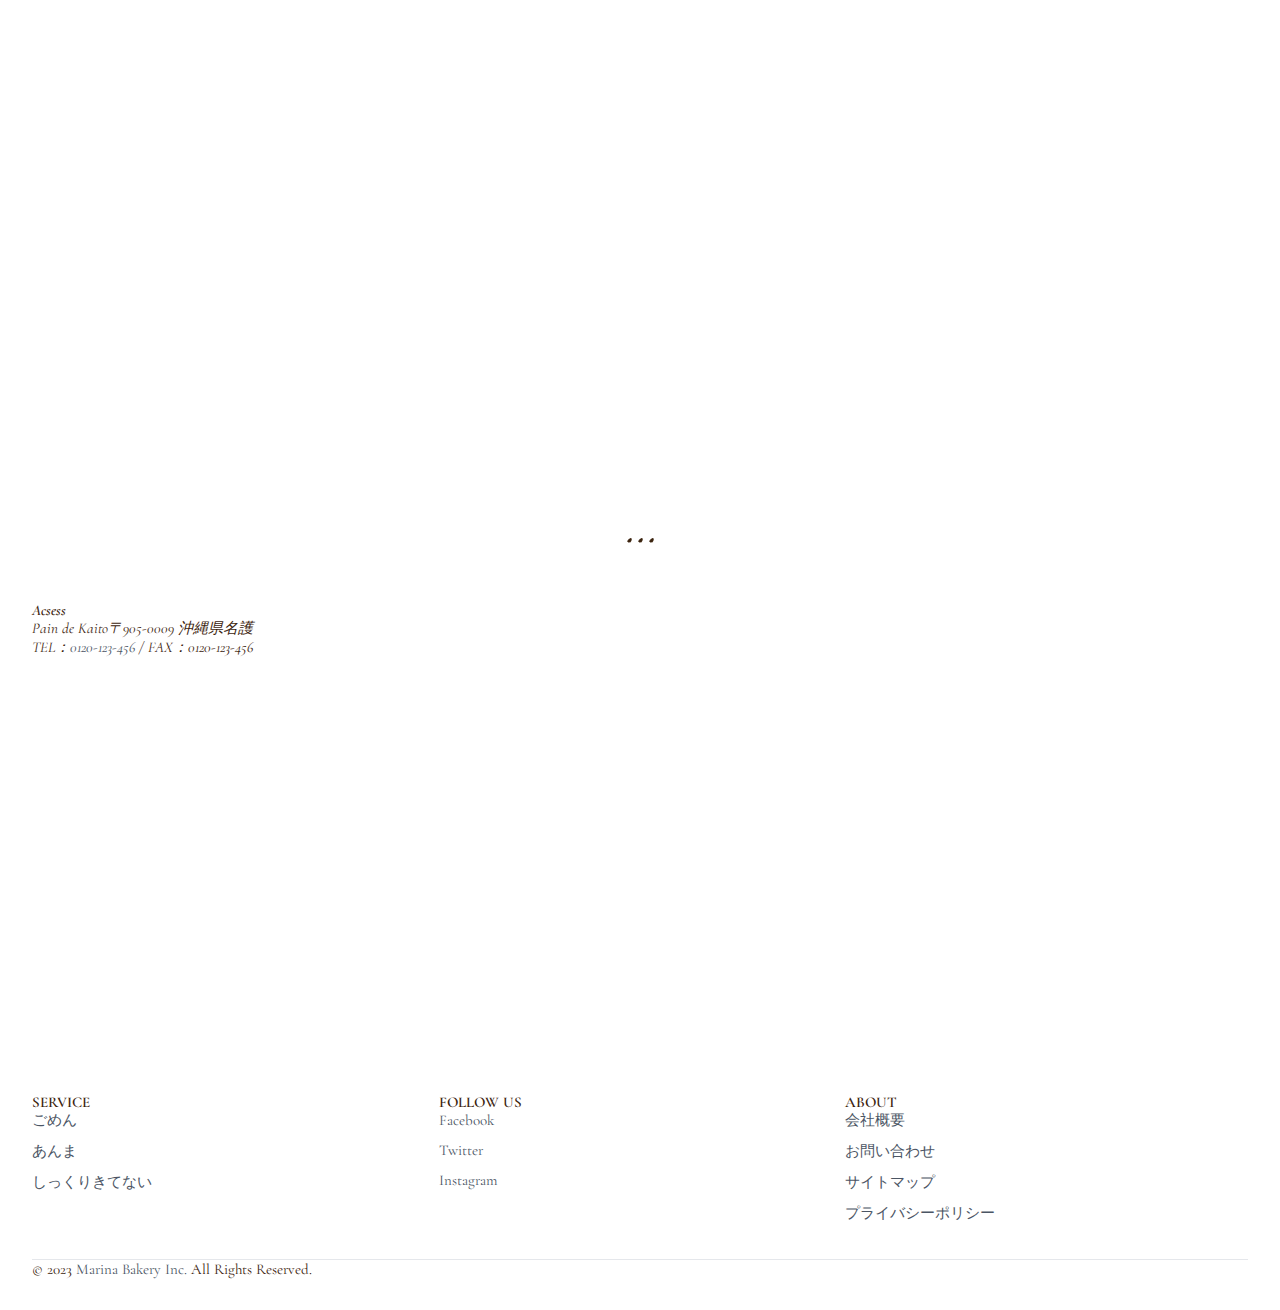
==== commit 368ea4dc: "変更A" ====
--- a/index.html
+++ b/index.html
@@ -134,6 +134,8 @@
         </ul>
     </div>
 
+    
+
 
         <section class="header">
         <div id="cover">
--- a/assets/css/akari.css
+++ b/assets/css/akari.css
@@ -332,7 +332,6 @@
   align-items: center;
   font-size: 30px;
   font-family: "Kokoro";
-  color: aliceblue;
   margin-left: -15%;
 }
 
@@ -342,7 +341,6 @@
   align-items: center;
   font-size: 30px;
   font-family: "Kokoro";
-  color: aliceblue;
   flex-direction: row-reverse;
 }
 
@@ -352,19 +350,16 @@
   align-items: center;
   font-size: 30px;
   font-family: "Kokoro";
-  color: aliceblue;
 }
 
 .single {
   font-family: "Babylonica", cursive;
   text-align: center;
   font-size: 60px;
-  color: aliceblue;
 }
 .single .box-caption {
   font-family: "Sawarabi Mincho";
   font-size: 15px;
-  color: aliceblue;
 }
 
 /* レイアウトや見た目のスタイル */
